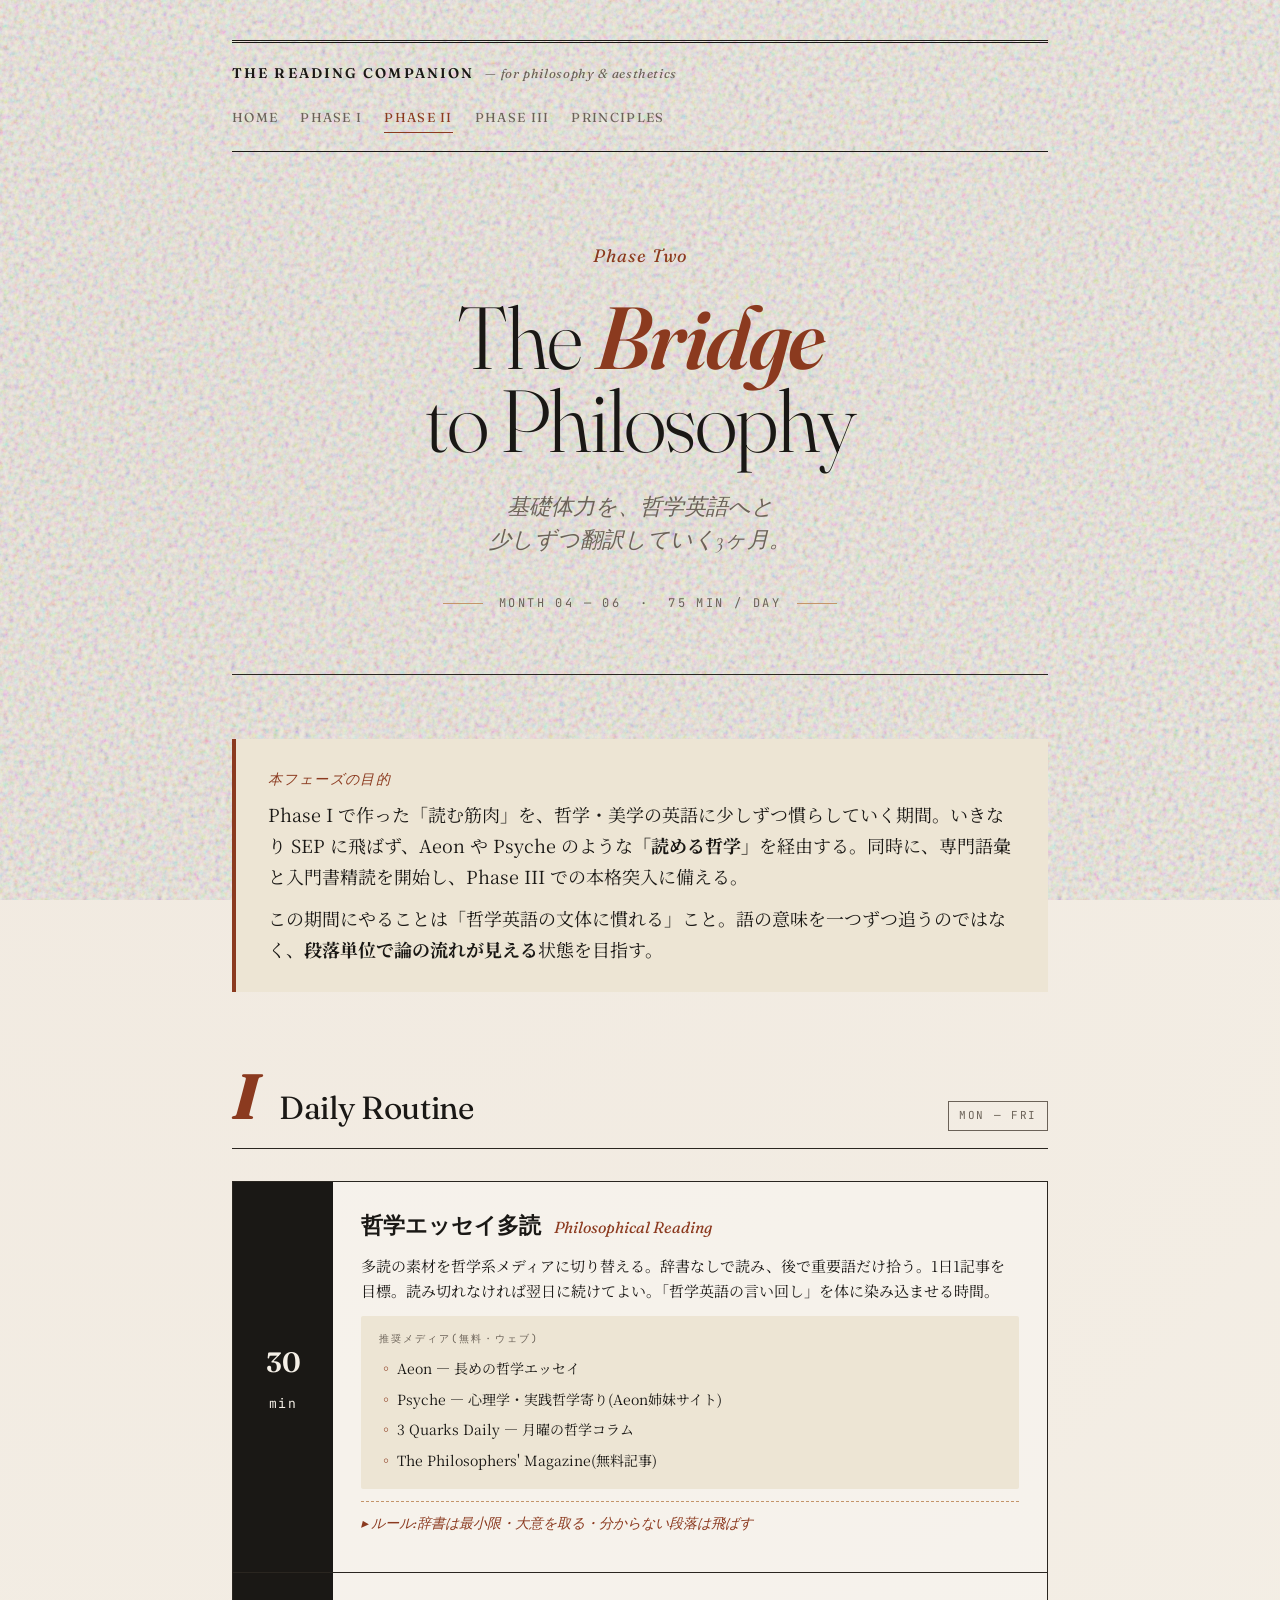
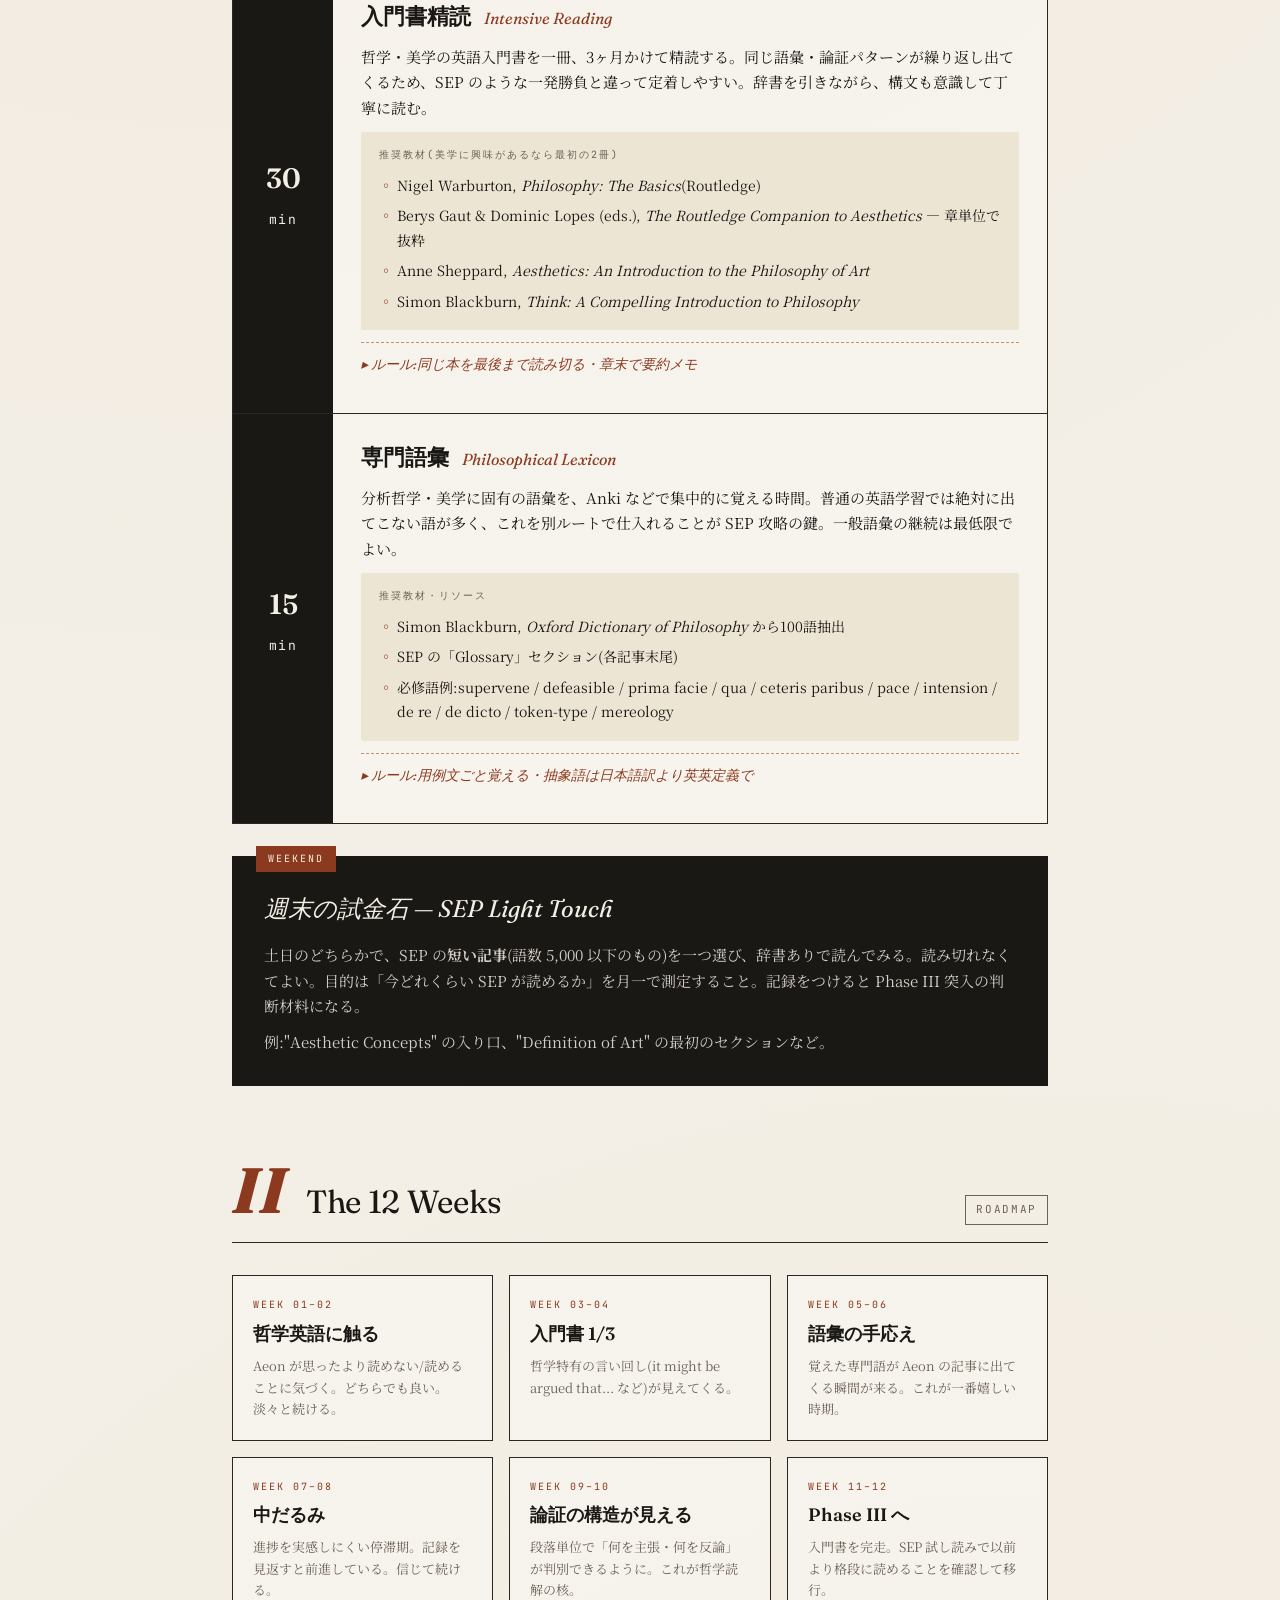
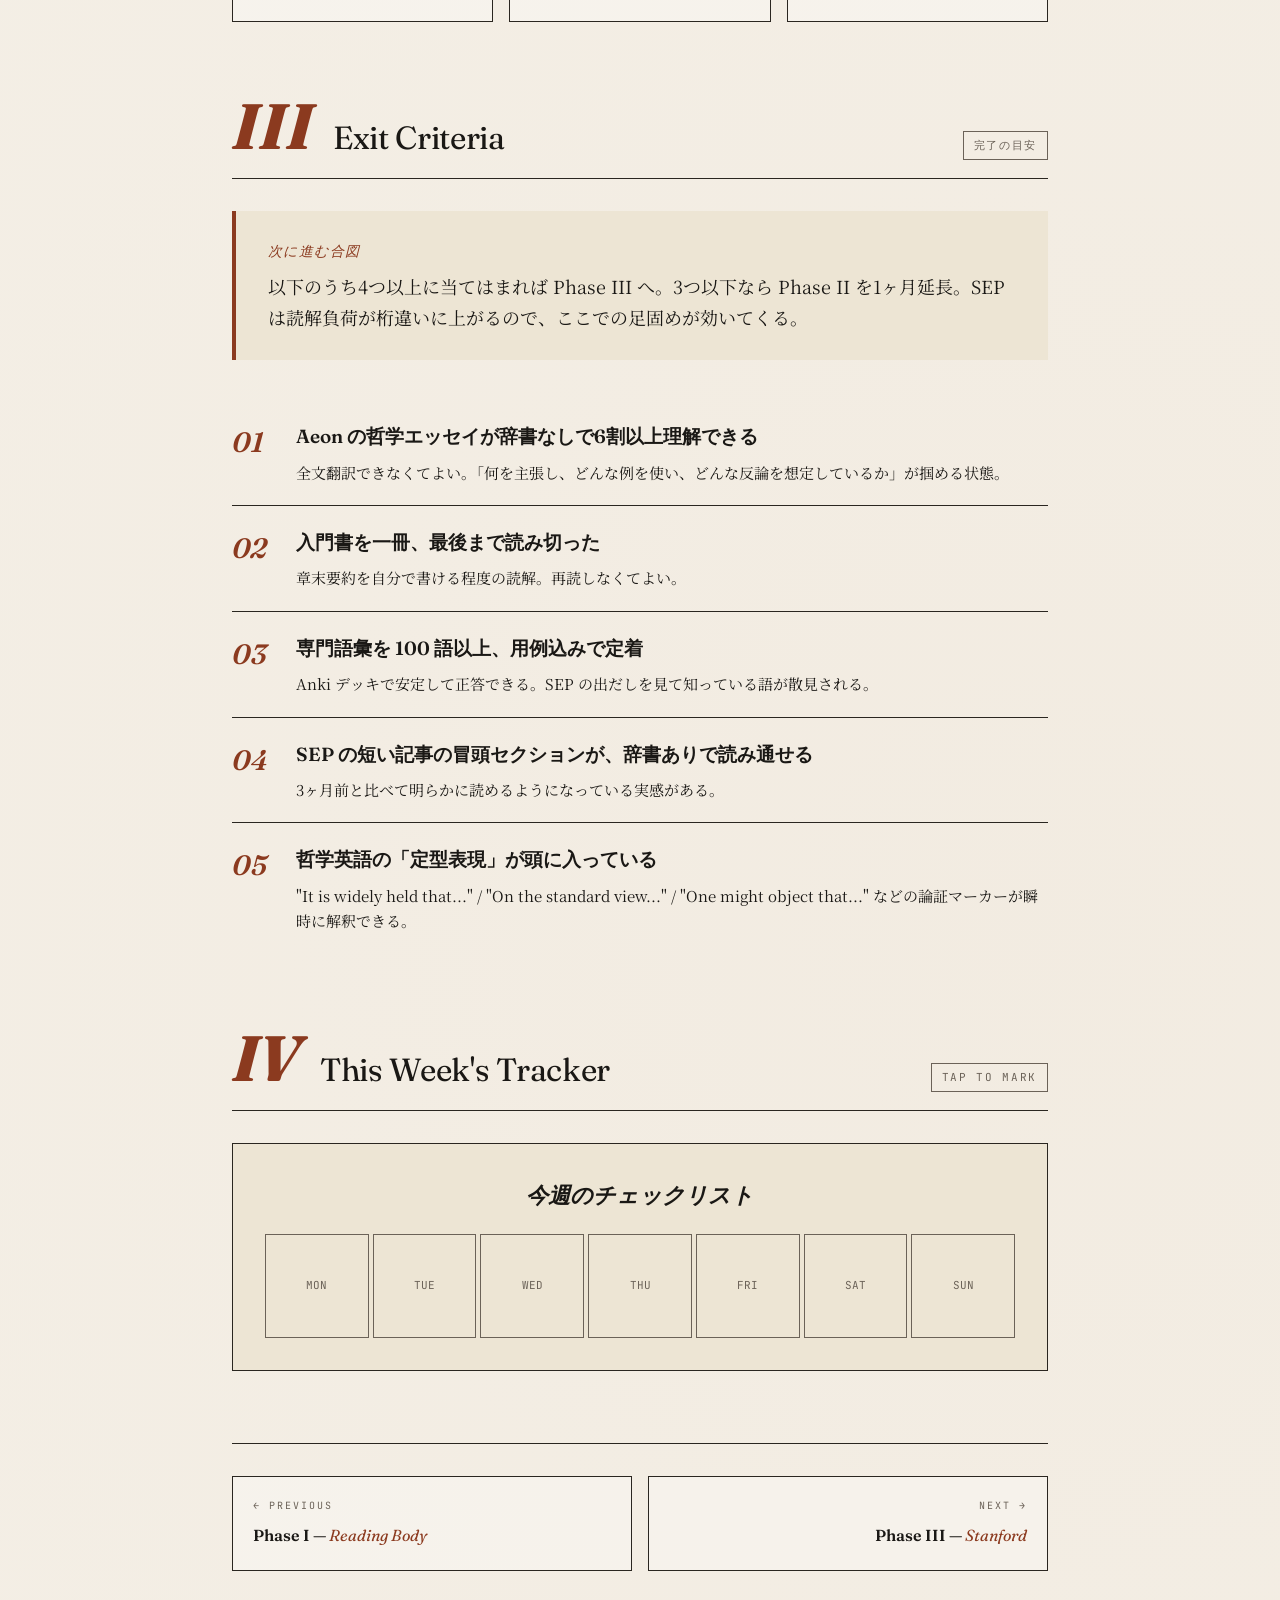
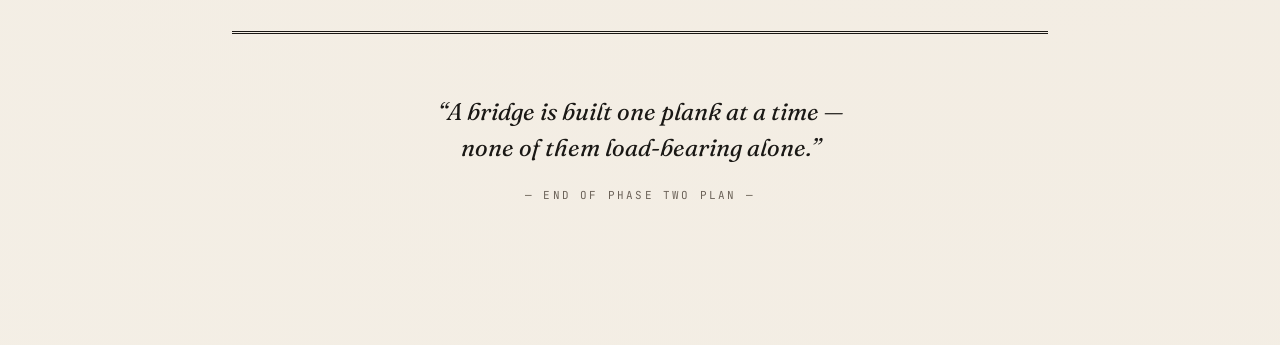
==== phase2.html @ 589c8ee9 "Add files via upload" ====
<!DOCTYPE html>
<html lang="ja">
<head>
<meta charset="UTF-8">
<meta name="viewport" content="width=device-width, initial-scale=1.0">
<title>Phase II — The Bridge to Philosophy</title>
<link rel="preconnect" href="https://fonts.googleapis.com">
<link rel="preconnect" href="https://fonts.gstatic.com" crossorigin>
<link href="https://fonts.googleapis.com/css2?family=Cormorant+Garamond:ital,wght@0,400;0,500;0,600;0,700;1,400&family=Fraunces:opsz,wght@9..144,300;9..144,400;9..144,600;9..144,800&family=Noto+Serif+JP:wght@300;400;500;700&family=JetBrains+Mono:wght@400;500&display=swap" rel="stylesheet">
<link rel="stylesheet" href="style.css">
</head>
<body>
  <div class="container">

    <header class="topnav">
      <a href="index.html" class="brand">The Reading Companion <span class="sub">— for philosophy & aesthetics</span></a>
      <nav>
        <a href="index.html">Home</a>
        <a href="phase1.html">Phase I</a>
        <a href="phase2.html" class="active">Phase II</a>
        <a href="phase3.html">Phase III</a>
        <a href="principles.html">Principles</a>
      </nav>
    </header>

    <div class="hero">
      <div class="eyebrow">Phase Two</div>
      <h1>The <span class="em">Bridge</span><br>to Philosophy</h1>
      <p class="lede">基礎体力を、哲学英語へと<br>少しずつ翻訳していく3ヶ月。</p>
      <div class="duration">Month 04 — 06 &nbsp;·&nbsp; 75 min / day</div>
    </div>

    <section>
      <div class="mission">
        <span class="label">本フェーズの目的</span>
        <p>Phase I で作った「読む筋肉」を、哲学・美学の英語に少しずつ慣らしていく期間。いきなり SEP に飛ばず、Aeon や Psyche のような<strong>「読める哲学」</strong>を経由する。同時に、専門語彙と入門書精読を開始し、Phase III での本格突入に備える。</p>
        <p>この期間にやることは「哲学英語の文体に慣れる」こと。語の意味を一つずつ追うのではなく、<strong>段落単位で論の流れが見える</strong>状態を目指す。</p>
      </div>
    </section>

    <section>
      <div class="section-head">
        <span class="num">I</span>
        <h2>Daily Routine</h2>
        <span class="tag">Mon — Fri</span>
      </div>

      <div class="routine">

        <div class="routine-row">
          <div class="routine-time">
            <span class="min">30</span>
            <span>min</span>
          </div>
          <div class="routine-content">
            <h3>哲学エッセイ多読 <span class="en">Philosophical Reading</span></h3>
            <p>多読の素材を哲学系メディアに切り替える。辞書なしで読み、後で重要語だけ拾う。1日1記事を目標。読み切れなければ翌日に続けてよい。「哲学英語の言い回し」を体に染み込ませる時間。</p>
            <div class="materials">
              <span class="m-label">推奨メディア(無料・ウェブ)</span>
              <ul>
                <li>Aeon — 長めの哲学エッセイ</li>
                <li>Psyche — 心理学・実践哲学寄り(Aeon姉妹サイト)</li>
                <li>3 Quarks Daily — 月曜の哲学コラム</li>
                <li>The Philosophers' Magazine(無料記事)</li>
              </ul>
            </div>
            <p class="rule">▸ ルール:辞書は最小限・大意を取る・分からない段落は飛ばす</p>
          </div>
        </div>

        <div class="routine-row">
          <div class="routine-time">
            <span class="min">30</span>
            <span>min</span>
          </div>
          <div class="routine-content">
            <h3>入門書精読 <span class="en">Intensive Reading</span></h3>
            <p>哲学・美学の英語入門書を一冊、3ヶ月かけて精読する。同じ語彙・論証パターンが繰り返し出てくるため、SEP のような一発勝負と違って定着しやすい。辞書を引きながら、構文も意識して丁寧に読む。</p>
            <div class="materials">
              <span class="m-label">推奨教材(美学に興味があるなら最初の2冊)</span>
              <ul>
                <li>Nigel Warburton, <em>Philosophy: The Basics</em>(Routledge)</li>
                <li>Berys Gaut & Dominic Lopes (eds.), <em>The Routledge Companion to Aesthetics</em> — 章単位で抜粋</li>
                <li>Anne Sheppard, <em>Aesthetics: An Introduction to the Philosophy of Art</em></li>
                <li>Simon Blackburn, <em>Think: A Compelling Introduction to Philosophy</em></li>
              </ul>
            </div>
            <p class="rule">▸ ルール:同じ本を最後まで読み切る・章末で要約メモ</p>
          </div>
        </div>

        <div class="routine-row">
          <div class="routine-time">
            <span class="min">15</span>
            <span>min</span>
          </div>
          <div class="routine-content">
            <h3>専門語彙 <span class="en">Philosophical Lexicon</span></h3>
            <p>分析哲学・美学に固有の語彙を、Anki などで集中的に覚える時間。普通の英語学習では絶対に出てこない語が多く、これを別ルートで仕入れることが SEP 攻略の鍵。一般語彙の継続は最低限でよい。</p>
            <div class="materials">
              <span class="m-label">推奨教材・リソース</span>
              <ul>
                <li>Simon Blackburn, <em>Oxford Dictionary of Philosophy</em> から100語抽出</li>
                <li>SEP の「Glossary」セクション(各記事末尾)</li>
                <li>必修語例:supervene / defeasible / prima facie / qua / ceteris paribus / pace / intension / de re / de dicto / token-type / mereology</li>
              </ul>
            </div>
            <p class="rule">▸ ルール:用例文ごと覚える・抽象語は日本語訳より英英定義で</p>
          </div>
        </div>

      </div>

      <div class="weekend">
        <h3>週末の試金石 — SEP Light Touch</h3>
        <p>土日のどちらかで、SEP の<strong>短い記事</strong>(語数 5,000 以下のもの)を一つ選び、辞書ありで読んでみる。読み切れなくてよい。目的は「今どれくらい SEP が読めるか」を月一で測定すること。記録をつけると Phase III 突入の判断材料になる。</p>
        <p>例:"Aesthetic Concepts" の入り口、"Definition of Art" の最初のセクションなど。</p>
      </div>
    </section>

    <section>
      <div class="section-head">
        <span class="num">II</span>
        <h2>The 12 Weeks</h2>
        <span class="tag">Roadmap</span>
      </div>

      <div class="weeks">
        <div class="week-card">
          <div class="wk-label">WEEK 01–02</div>
          <h4>哲学英語に触る</h4>
          <p>Aeon が思ったより読めない/読めることに気づく。どちらでも良い。淡々と続ける。</p>
        </div>
        <div class="week-card">
          <div class="wk-label">WEEK 03–04</div>
          <h4>入門書 1/3</h4>
          <p>哲学特有の言い回し(it might be argued that... など)が見えてくる。</p>
        </div>
        <div class="week-card">
          <div class="wk-label">WEEK 05–06</div>
          <h4>語彙の手応え</h4>
          <p>覚えた専門語が Aeon の記事に出てくる瞬間が来る。これが一番嬉しい時期。</p>
        </div>
        <div class="week-card">
          <div class="wk-label">WEEK 07–08</div>
          <h4>中だるみ</h4>
          <p>進捗を実感しにくい停滞期。記録を見返すと前進している。信じて続ける。</p>
        </div>
        <div class="week-card">
          <div class="wk-label">WEEK 09–10</div>
          <h4>論証の構造が見える</h4>
          <p>段落単位で「何を主張・何を反論」が判別できるように。これが哲学読解の核。</p>
        </div>
        <div class="week-card">
          <div class="wk-label">WEEK 11–12</div>
          <h4>Phase III へ</h4>
          <p>入門書を完走。SEP 試し読みで以前より格段に読めることを確認して移行。</p>
        </div>
      </div>
    </section>

    <section>
      <div class="section-head">
        <span class="num">III</span>
        <h2>Exit Criteria</h2>
        <span class="tag">完了の目安</span>
      </div>

      <div class="mission">
        <span class="label">次に進む合図</span>
        <p>以下のうち4つ以上に当てはまれば Phase III へ。3つ以下なら Phase II を1ヶ月延長。SEP は読解負荷が桁違いに上がるので、ここでの足固めが効いてくる。</p>
      </div>

      <div class="guidance">
        <ol>
          <li>
            <h4>Aeon の哲学エッセイが辞書なしで6割以上理解できる</h4>
            <p>全文翻訳できなくてよい。「何を主張し、どんな例を使い、どんな反論を想定しているか」が掴める状態。</p>
          </li>
          <li>
            <h4>入門書を一冊、最後まで読み切った</h4>
            <p>章末要約を自分で書ける程度の読解。再読しなくてよい。</p>
          </li>
          <li>
            <h4>専門語彙を 100 語以上、用例込みで定着</h4>
            <p>Anki デッキで安定して正答できる。SEP の出だしを見て知っている語が散見される。</p>
          </li>
          <li>
            <h4>SEP の短い記事の冒頭セクションが、辞書ありで読み通せる</h4>
            <p>3ヶ月前と比べて明らかに読めるようになっている実感がある。</p>
          </li>
          <li>
            <h4>哲学英語の「定型表現」が頭に入っている</h4>
            <p>"It is widely held that..." / "On the standard view..." / "One might object that..." などの論証マーカーが瞬時に解釈できる。</p>
          </li>
        </ol>
      </div>
    </section>

    <section>
      <div class="section-head">
        <span class="num">IV</span>
        <h2>This Week's Tracker</h2>
        <span class="tag">Tap to mark</span>
      </div>

      <div class="checklist">
        <h3>今週のチェックリスト</h3>
        <div class="check-grid" id="checkgrid">
          <div class="check-day" data-day="MON">MON</div>
          <div class="check-day" data-day="TUE">TUE</div>
          <div class="check-day" data-day="WED">WED</div>
          <div class="check-day" data-day="THU">THU</div>
          <div class="check-day" data-day="FRI">FRI</div>
          <div class="check-day" data-day="SAT">SAT</div>
          <div class="check-day" data-day="SUN">SUN</div>
        </div>
      </div>
    </section>

    <nav class="phase-nav">
      <a href="phase1.html" class="prev">
        <span class="dir">← Previous</span>
        <span class="ttl">Phase I — <em>Reading Body</em></span>
      </a>
      <a href="phase3.html" class="next">
        <span class="dir">Next →</span>
        <span class="ttl">Phase III — <em>Stanford</em></span>
      </a>
    </nav>

    <div class="closing">
      <p class="quote">“A bridge is built one plank at a time —<br>none of them load-bearing alone.”</p>
      <div class="sig">— end of phase two plan —</div>
    </div>

  </div>

<script>
  const grid = document.getElementById('checkgrid');
  const weekKey = 'phase2-week-' + Math.floor(Date.now() / (7*24*60*60*1000));
  Object.keys(localStorage).forEach(k => {
    if (k.startsWith('phase2-week-') && k !== weekKey) localStorage.removeItem(k);
  });
  const saved = JSON.parse(localStorage.getItem(weekKey) || '{}');
  grid.querySelectorAll('.check-day').forEach(el => {
    if (saved[el.dataset.day]) el.classList.add('done');
    el.addEventListener('click', () => {
      el.classList.toggle('done');
      const state = {};
      grid.querySelectorAll('.check-day').forEach(d => {
        if (d.classList.contains('done')) state[d.dataset.day] = true;
      });
      try { localStorage.setItem(weekKey, JSON.stringify(state)); } catch(e) {}
    });
  });
</script>
</body>
</html>
---- style.css ----
/* ============================================
   The English Reading Companion — Shared Styles
   ============================================ */

:root {
  --ink: #1a1815;
  --paper: #f4efe6;
  --paper-deep: #ede5d4;
  --accent: #8b3a1f;
  --accent-soft: #c4956a;
  --rule: #2a2620;
  --muted: #6b6258;
}

* { box-sizing: border-box; margin: 0; padding: 0; }

html { scroll-behavior: smooth; }

body {
  background: var(--paper);
  color: var(--ink);
  font-family: 'Noto Serif JP', 'Cormorant Garamond', serif;
  line-height: 1.75;
  font-size: 17px;
  background-image:
    radial-gradient(circle at 20% 10%, rgba(139, 58, 31, 0.03) 0%, transparent 40%),
    radial-gradient(circle at 80% 80%, rgba(196, 149, 106, 0.04) 0%, transparent 40%);
  min-height: 100vh;
}

body::before {
  content: '';
  position: fixed;
  inset: 0;
  background-image: url("data:image/svg+xml,%3Csvg viewBox='0 0 200 200' xmlns='http://www.w3.org/2000/svg'%3E%3Cfilter id='n'%3E%3CfeTurbulence type='fractalNoise' baseFrequency='0.85' numOctaves='3'/%3E%3CfeColorMatrix values='0 0 0 0 0.1 0 0 0 0 0.09 0 0 0 0 0.08 0 0 0 0 0.04 0'/%3E%3C/filter%3E%3Crect width='100%25' height='100%25' filter='url(%23n)'/%3E%3C/svg%3E");
  pointer-events: none;
  z-index: 1;
  opacity: 0.6;
}

.container {
  max-width: 880px;
  margin: 0 auto;
  padding: 40px 32px 120px;
  position: relative;
  z-index: 2;
}

/* ─── Top Nav ─── */
.topnav {
  border-top: 3px double var(--ink);
  border-bottom: 1px solid var(--ink);
  padding: 18px 0;
  margin-bottom: 48px;
  display: flex;
  justify-content: space-between;
  align-items: center;
  flex-wrap: wrap;
  gap: 16px;
  font-family: 'Fraunces', serif;
}

.topnav .brand {
  font-size: 14px;
  letter-spacing: 0.15em;
  text-transform: uppercase;
  color: var(--ink);
  text-decoration: none;
  font-weight: 600;
}

.topnav .brand .sub {
  font-style: italic;
  letter-spacing: 0.05em;
  text-transform: none;
  font-weight: 400;
  color: var(--muted);
  margin-left: 6px;
  font-size: 13px;
}

.topnav nav {
  display: flex;
  gap: 22px;
  flex-wrap: wrap;
}

.topnav nav a {
  font-size: 13px;
  letter-spacing: 0.1em;
  text-transform: uppercase;
  color: var(--muted);
  text-decoration: none;
  padding: 4px 0;
  border-bottom: 1px solid transparent;
  transition: all 0.2s;
}

.topnav nav a:hover,
.topnav nav a.active {
  color: var(--accent);
  border-bottom-color: var(--accent);
}

/* ─── Hero ─── */
.hero {
  text-align: center;
  padding: 40px 0 60px;
  border-bottom: 1px solid var(--rule);
  margin-bottom: 64px;
}

.hero .eyebrow {
  font-family: 'Fraunces', serif;
  font-style: italic;
  font-size: 18px;
  color: var(--accent);
  letter-spacing: 0.05em;
  margin-bottom: 24px;
}

.hero h1 {
  font-family: 'Fraunces', serif;
  font-weight: 300;
  font-size: clamp(44px, 8vw, 88px);
  line-height: 0.95;
  letter-spacing: -0.02em;
  margin-bottom: 28px;
  color: var(--ink);
}

.hero h1 .em {
  font-style: italic;
  font-weight: 600;
  color: var(--accent);
}

.hero .lede {
  font-family: 'Cormorant Garamond', serif;
  font-size: 22px;
  font-style: italic;
  color: var(--muted);
  max-width: 560px;
  margin: 0 auto;
  line-height: 1.5;
}

.hero .duration {
  margin-top: 36px;
  display: inline-flex;
  align-items: center;
  gap: 16px;
  font-family: 'JetBrains Mono', monospace;
  font-size: 12px;
  letter-spacing: 0.2em;
  text-transform: uppercase;
  color: var(--muted);
}

.hero .duration::before,
.hero .duration::after {
  content: '';
  width: 40px;
  height: 1px;
  background: var(--accent-soft);
}

/* ─── Section ─── */
section { margin-bottom: 72px; }

.section-head {
  display: flex;
  align-items: baseline;
  gap: 20px;
  margin-bottom: 32px;
  padding-bottom: 12px;
  border-bottom: 1px solid var(--rule);
}

.section-head .num {
  font-family: 'Fraunces', serif;
  font-weight: 800;
  font-size: 64px;
  line-height: 1;
  color: var(--accent);
  font-style: italic;
}

.section-head h2 {
  font-family: 'Fraunces', serif;
  font-weight: 400;
  font-size: 32px;
  letter-spacing: -0.01em;
  flex: 1;
}

.section-head .tag {
  font-family: 'JetBrains Mono', monospace;
  font-size: 11px;
  letter-spacing: 0.15em;
  text-transform: uppercase;
  color: var(--muted);
  padding: 4px 10px;
  border: 1px solid var(--muted);
}

/* ─── Mission box ─── */
.mission {
  background: var(--paper-deep);
  border-left: 4px solid var(--accent);
  padding: 28px 32px;
  margin-bottom: 40px;
}

.mission .label {
  font-family: 'Fraunces', serif;
  font-style: italic;
  font-size: 14px;
  letter-spacing: 0.1em;
  text-transform: uppercase;
  color: var(--accent);
  margin-bottom: 8px;
  display: block;
}

.mission p {
  font-size: 18px;
  line-height: 1.7;
}

.mission p + p { margin-top: 12px; }

/* ─── Routine table ─── */
.routine {
  border: 1px solid var(--rule);
  background: rgba(255, 255, 255, 0.3);
  margin-bottom: 32px;
}

.routine-row {
  display: grid;
  grid-template-columns: 100px 1fr;
  border-bottom: 1px solid var(--rule);
}

.routine-row:last-child { border-bottom: none; }

.routine-time {
  background: var(--ink);
  color: var(--paper);
  padding: 24px 16px;
  font-family: 'JetBrains Mono', monospace;
  font-size: 13px;
  letter-spacing: 0.1em;
  text-align: center;
  display: flex;
  flex-direction: column;
  justify-content: center;
  align-items: center;
  gap: 6px;
}

.routine-time .min {
  font-size: 28px;
  font-family: 'Fraunces', serif;
  font-weight: 600;
  letter-spacing: 0;
}

.routine-content {
  padding: 24px 28px;
}

.routine-content h3 {
  font-family: 'Fraunces', serif;
  font-weight: 600;
  font-size: 22px;
  margin-bottom: 8px;
}

.routine-content h3 .en {
  font-style: italic;
  font-weight: 400;
  color: var(--accent);
  font-size: 16px;
  margin-left: 8px;
}

.routine-content p {
  font-size: 15px;
  line-height: 1.7;
  margin-bottom: 12px;
}

.routine-content .materials {
  background: var(--paper-deep);
  padding: 14px 18px;
  margin-top: 12px;
  border-radius: 2px;
}

.routine-content .materials .m-label {
  font-family: 'JetBrains Mono', monospace;
  font-size: 10px;
  letter-spacing: 0.2em;
  text-transform: uppercase;
  color: var(--muted);
  display: block;
  margin-bottom: 6px;
}

.routine-content .materials ul {
  list-style: none;
  font-size: 14px;
}

.routine-content .materials li {
  padding: 3px 0;
  padding-left: 18px;
  position: relative;
}

.routine-content .materials li::before {
  content: '◦';
  position: absolute;
  left: 0;
  color: var(--accent);
}

.routine-content .rule {
  margin-top: 12px;
  font-family: 'Fraunces', serif;
  font-style: italic;
  font-size: 14px;
  color: var(--accent);
  border-top: 1px dashed var(--accent-soft);
  padding-top: 10px;
}

/* ─── Weekend block ─── */
.weekend {
  background: var(--ink);
  color: var(--paper);
  padding: 32px;
  margin-top: 20px;
  position: relative;
}

.weekend::before {
  content: 'WEEKEND';
  position: absolute;
  top: -10px;
  left: 24px;
  background: var(--accent);
  color: var(--paper);
  font-family: 'JetBrains Mono', monospace;
  font-size: 10px;
  letter-spacing: 0.2em;
  padding: 4px 12px;
}

.weekend h3 {
  font-family: 'Fraunces', serif;
  font-weight: 400;
  font-size: 24px;
  margin-bottom: 12px;
  font-style: italic;
}

.weekend p {
  font-size: 15px;
  line-height: 1.7;
  color: rgba(244, 239, 230, 0.85);
}

.weekend p + p { margin-top: 10px; }

/* ─── Numbered guidance ─── */
.guidance ol {
  list-style: none;
  counter-reset: g;
}

.guidance li {
  counter-increment: g;
  padding: 20px 0 20px 64px;
  position: relative;
  border-bottom: 1px solid var(--rule);
}

.guidance li:last-child { border-bottom: none; }

.guidance li::before {
  content: counter(g, decimal-leading-zero);
  position: absolute;
  left: 0;
  top: 18px;
  font-family: 'Fraunces', serif;
  font-style: italic;
  font-weight: 600;
  font-size: 28px;
  color: var(--accent);
}

.guidance h4 {
  font-family: 'Fraunces', serif;
  font-size: 19px;
  font-weight: 600;
  margin-bottom: 6px;
}

.guidance p {
  font-size: 15px;
  line-height: 1.7;
  color: var(--ink);
}

/* ─── Weeks grid ─── */
.weeks {
  display: grid;
  grid-template-columns: repeat(auto-fit, minmax(200px, 1fr));
  gap: 16px;
}

.week-card {
  border: 1px solid var(--rule);
  padding: 20px;
  background: rgba(255, 255, 255, 0.3);
}

.week-card .wk-label {
  font-family: 'JetBrains Mono', monospace;
  font-size: 10px;
  letter-spacing: 0.2em;
  color: var(--accent);
  margin-bottom: 8px;
}

.week-card h4 {
  font-family: 'Fraunces', serif;
  font-weight: 600;
  font-size: 18px;
  margin-bottom: 10px;
  line-height: 1.3;
}

.week-card p {
  font-size: 13px;
  line-height: 1.65;
  color: var(--muted);
}

/* ─── Phase cards (index) ─── */
.phase-list {
  display: flex;
  flex-direction: column;
  gap: 24px;
}

.phase-card {
  border: 1px solid var(--rule);
  background: rgba(255, 255, 255, 0.3);
  display: grid;
  grid-template-columns: 140px 1fr auto;
  align-items: stretch;
  text-decoration: none;
  color: var(--ink);
  transition: all 0.25s;
  position: relative;
}

.phase-card:hover {
  background: var(--paper-deep);
  transform: translateX(4px);
}

.phase-card .pc-num {
  background: var(--ink);
  color: var(--paper);
  padding: 28px 16px;
  display: flex;
  flex-direction: column;
  align-items: center;
  justify-content: center;
  font-family: 'Fraunces', serif;
  text-align: center;
}

.phase-card .pc-num .roman {
  font-style: italic;
  font-size: 48px;
  font-weight: 300;
  line-height: 1;
  color: var(--accent-soft);
}

.phase-card .pc-num .label {
  font-family: 'JetBrains Mono', monospace;
  font-size: 10px;
  letter-spacing: 0.2em;
  margin-top: 8px;
  color: var(--paper);
}

.phase-card .pc-body {
  padding: 24px 28px;
}

.phase-card .pc-body .pc-title {
  font-family: 'Fraunces', serif;
  font-weight: 600;
  font-size: 22px;
  margin-bottom: 6px;
}

.phase-card .pc-body .pc-en {
  font-family: 'Fraunces', serif;
  font-style: italic;
  color: var(--accent);
  font-size: 14px;
  margin-bottom: 10px;
}

.phase-card .pc-body p {
  font-size: 14px;
  line-height: 1.65;
  color: var(--muted);
}

.phase-card .pc-arrow {
  padding: 0 28px;
  display: flex;
  align-items: center;
  font-family: 'Fraunces', serif;
  font-size: 32px;
  color: var(--accent);
  font-style: italic;
}

/* ─── FAQ ─── */
.faq-item {
  border-bottom: 1px solid var(--rule);
  padding: 24px 0;
}

.faq-item:last-child { border-bottom: none; }

.faq-item .q {
  font-family: 'Fraunces', serif;
  font-weight: 600;
  font-size: 19px;
  margin-bottom: 12px;
  display: flex;
  gap: 14px;
  align-items: baseline;
}

.faq-item .q::before {
  content: 'Q.';
  font-style: italic;
  color: var(--accent);
  font-weight: 400;
  flex-shrink: 0;
}

.faq-item .a {
  font-size: 15px;
  line-height: 1.75;
  padding-left: 28px;
  color: var(--ink);
}

.faq-item .a + .a { margin-top: 10px; }

/* ─── Checklist ─── */
.checklist {
  background: var(--paper-deep);
  padding: 32px;
  border: 1px solid var(--rule);
}

.checklist h3 {
  font-family: 'Fraunces', serif;
  font-style: italic;
  font-size: 22px;
  margin-bottom: 20px;
  text-align: center;
}

.check-grid {
  display: grid;
  grid-template-columns: repeat(7, 1fr);
  gap: 4px;
}

.check-day {
  aspect-ratio: 1;
  border: 1px solid var(--muted);
  display: flex;
  align-items: center;
  justify-content: center;
  font-family: 'JetBrains Mono', monospace;
  font-size: 11px;
  color: var(--muted);
  cursor: pointer;
  transition: all 0.2s;
  user-select: none;
}

.check-day:hover { background: var(--accent-soft); }
.check-day.done {
  background: var(--accent);
  color: var(--paper);
  border-color: var(--accent);
}

/* ─── Closing / Footer ─── */
.closing {
  text-align: center;
  padding: 60px 20px 20px;
  border-top: 3px double var(--ink);
  margin-top: 60px;
}

.closing .quote {
  font-family: 'Fraunces', serif;
  font-style: italic;
  font-size: 24px;
  line-height: 1.5;
  color: var(--ink);
  max-width: 520px;
  margin: 0 auto 20px;
}

.closing .sig {
  font-family: 'JetBrains Mono', monospace;
  font-size: 11px;
  letter-spacing: 0.2em;
  text-transform: uppercase;
  color: var(--muted);
}

/* ─── Phase nav (prev/next) ─── */
.phase-nav {
  display: flex;
  justify-content: space-between;
  align-items: stretch;
  gap: 16px;
  margin-top: 60px;
  padding-top: 32px;
  border-top: 1px solid var(--rule);
}

.phase-nav a {
  flex: 1;
  padding: 20px;
  text-decoration: none;
  color: var(--ink);
  border: 1px solid var(--rule);
  background: rgba(255, 255, 255, 0.3);
  transition: all 0.2s;
  font-family: 'Fraunces', serif;
}

.phase-nav a:hover {
  background: var(--paper-deep);
}

.phase-nav a.prev { text-align: left; }
.phase-nav a.next { text-align: right; }

.phase-nav a .dir {
  display: block;
  font-family: 'JetBrains Mono', monospace;
  font-size: 10px;
  letter-spacing: 0.2em;
  text-transform: uppercase;
  color: var(--muted);
  margin-bottom: 6px;
}

.phase-nav a .ttl {
  font-size: 16px;
  font-weight: 600;
}

.phase-nav a .ttl em {
  font-style: italic;
  color: var(--accent);
  font-weight: 400;
}

/* ─── Print ─── */
@media print {
  body::before { display: none; }
  body { background: white; }
  .container { padding: 20px; }
  .topnav, .phase-nav, .checklist { display: none; }
  section { page-break-inside: avoid; }
}

/* ─── Mobile ─── */
@media (max-width: 720px) {
  .phase-card { grid-template-columns: 100px 1fr; }
  .phase-card .pc-arrow { display: none; }
}

@media (max-width: 640px) {
  .container { padding: 24px 20px 80px; }
  .topnav { padding: 14px 0; }
  .topnav nav { gap: 14px; width: 100%; justify-content: flex-start; }
  .topnav nav a { font-size: 11px; letter-spacing: 0.08em; }
  .hero { padding: 24px 0 40px; margin-bottom: 40px; }
  .hero .lede { font-size: 18px; }
  .section-head .num { font-size: 44px; }
  .section-head h2 { font-size: 22px; }
  .section-head .tag { display: none; }
  .routine-row { grid-template-columns: 80px 1fr; }
  .routine-time { padding: 16px 8px; }
  .routine-time .min { font-size: 22px; }
  .routine-content { padding: 18px 20px; }
  .routine-content h3 { font-size: 18px; }
  .routine-content h3 .en { display: block; margin-left: 0; margin-top: 4px; }
  .guidance li { padding-left: 48px; }
  .guidance li::before { font-size: 22px; }
  .phase-card .pc-num .roman { font-size: 36px; }
  .phase-card .pc-body { padding: 18px 20px; }
  .phase-card .pc-body .pc-title { font-size: 18px; }
  .phase-nav { flex-direction: column; }
}
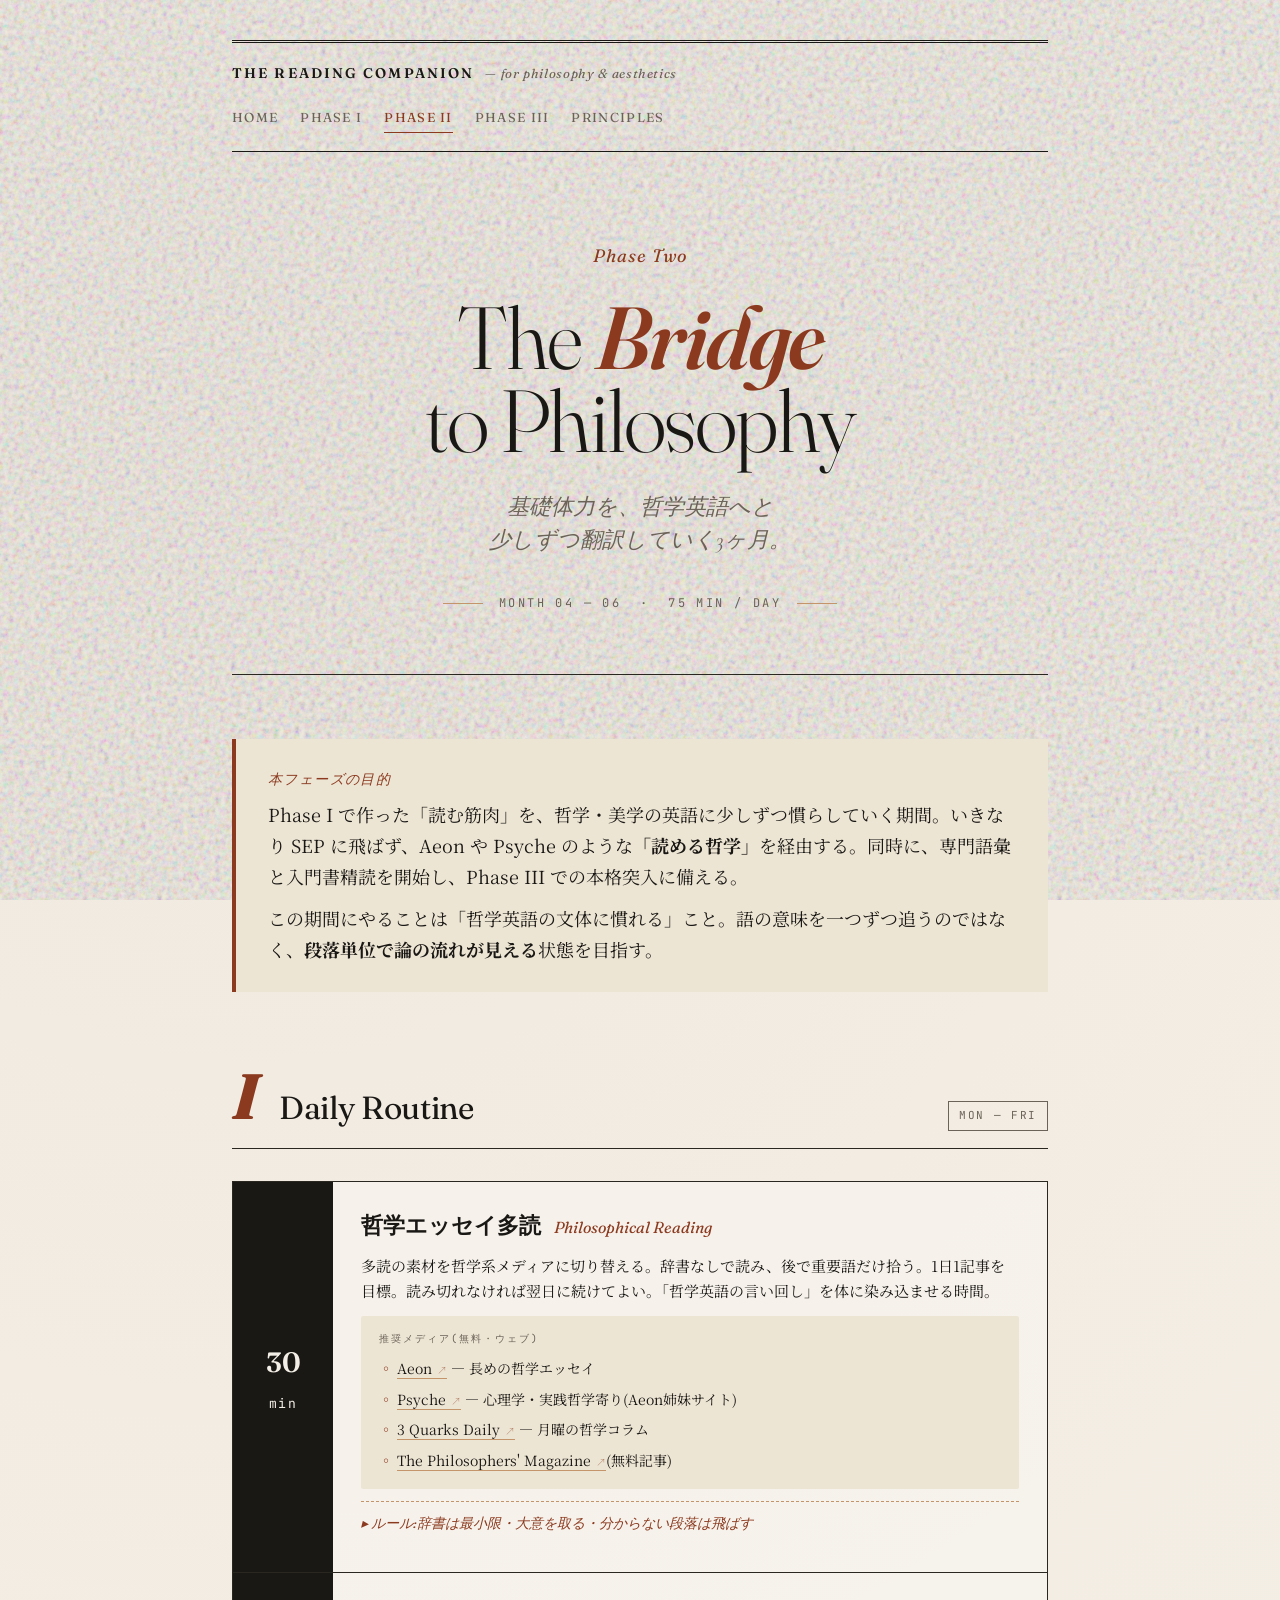
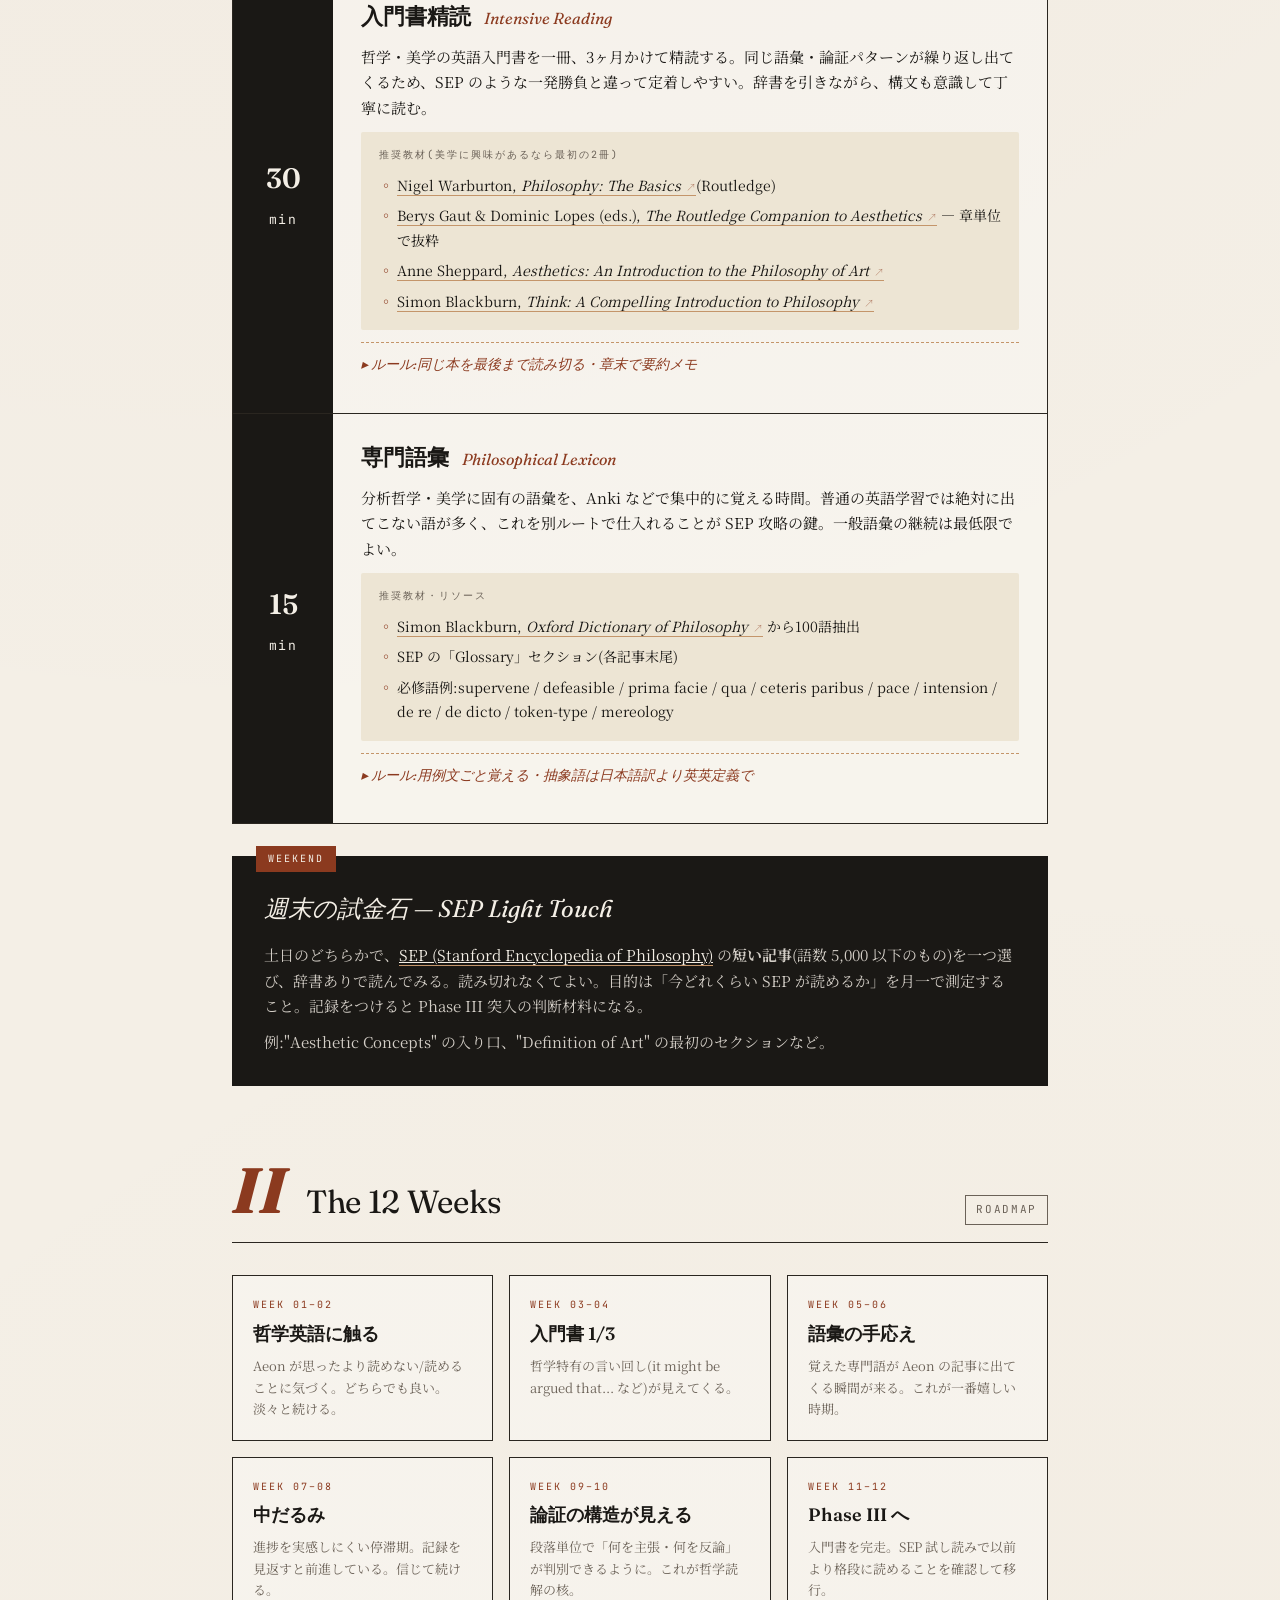
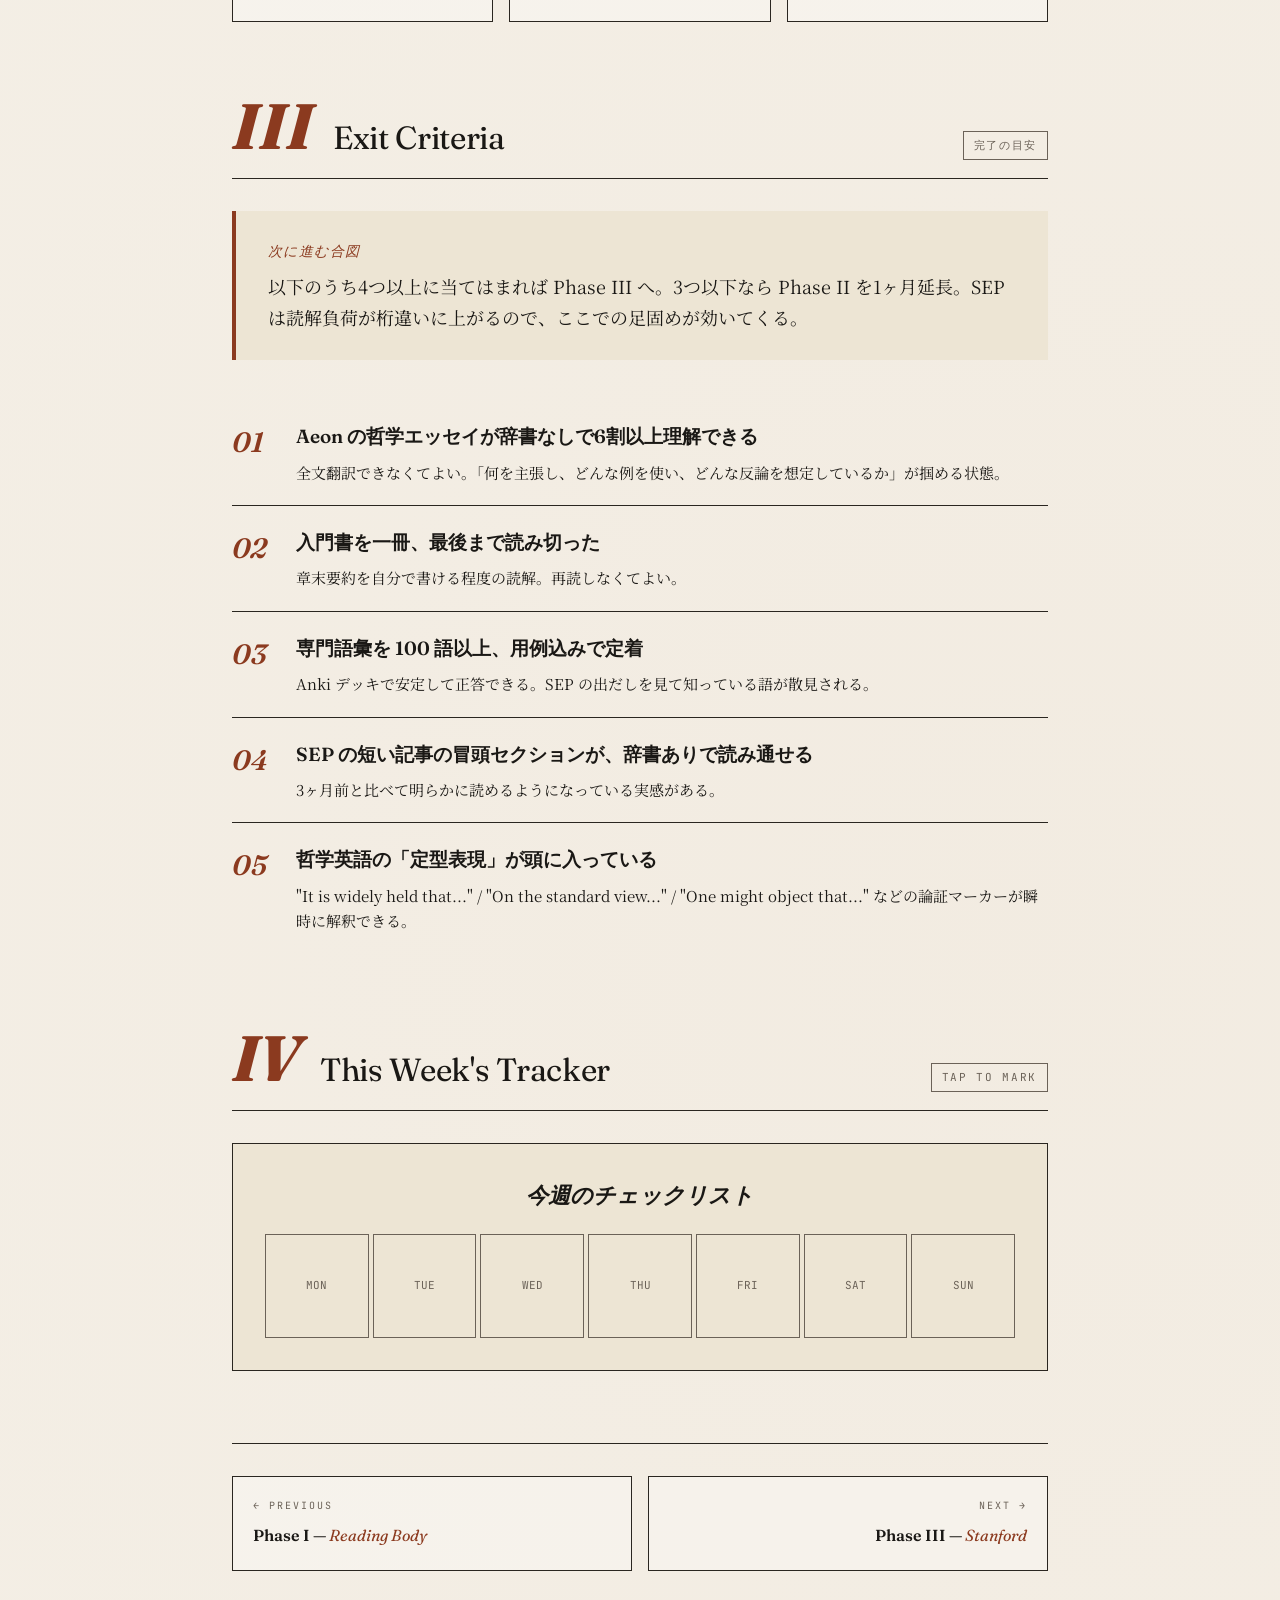
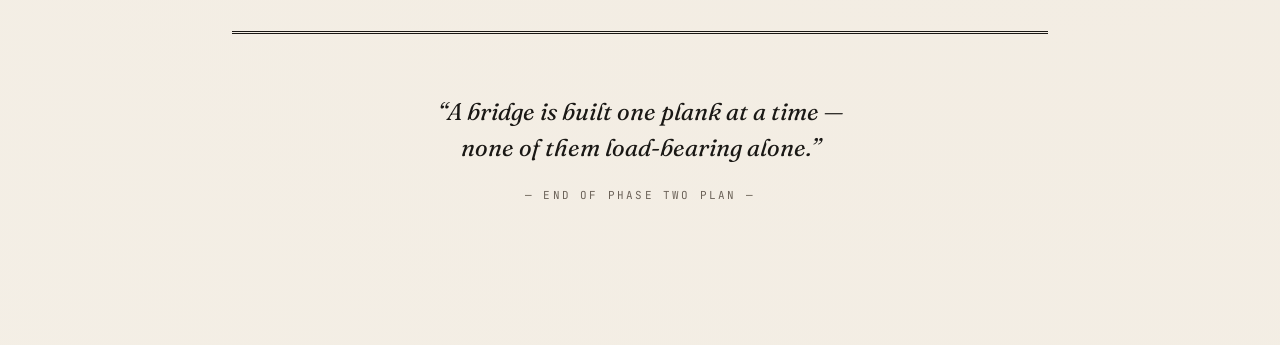
==== commit 88989c22: "Add files via upload" ====
--- a/phase2.html
+++ b/phase2.html
@@ -58,10 +58,10 @@
             <div class="materials">
               <span class="m-label">推奨メディア(無料・ウェブ)</span>
               <ul>
-                <li>Aeon — 長めの哲学エッセイ</li>
-                <li>Psyche — 心理学・実践哲学寄り(Aeon姉妹サイト)</li>
-                <li>3 Quarks Daily — 月曜の哲学コラム</li>
-                <li>The Philosophers' Magazine(無料記事)</li>
+                <li><a href="https://aeon.co/essays" target="_blank" rel="noopener">Aeon</a> — 長めの哲学エッセイ</li>
+                <li><a href="https://psyche.co/ideas" target="_blank" rel="noopener">Psyche</a> — 心理学・実践哲学寄り(Aeon姉妹サイト)</li>
+                <li><a href="https://3quarksdaily.com/" target="_blank" rel="noopener">3 Quarks Daily</a> — 月曜の哲学コラム</li>
+                <li><a href="https://www.philosophersmag.com/" target="_blank" rel="noopener">The Philosophers' Magazine</a>(無料記事)</li>
               </ul>
             </div>
             <p class="rule">▸ ルール:辞書は最小限・大意を取る・分からない段落は飛ばす</p>
@@ -79,10 +79,10 @@
             <div class="materials">
               <span class="m-label">推奨教材(美学に興味があるなら最初の2冊)</span>
               <ul>
-                <li>Nigel Warburton, <em>Philosophy: The Basics</em>(Routledge)</li>
-                <li>Berys Gaut & Dominic Lopes (eds.), <em>The Routledge Companion to Aesthetics</em> — 章単位で抜粋</li>
-                <li>Anne Sheppard, <em>Aesthetics: An Introduction to the Philosophy of Art</em></li>
-                <li>Simon Blackburn, <em>Think: A Compelling Introduction to Philosophy</em></li>
+                <li><a href="https://www.amazon.co.jp/s?k=Nigel+Warburton+Philosophy+The+Basics&i=digital-text" target="_blank" rel="noopener">Nigel Warburton, <em>Philosophy: The Basics</em></a>(Routledge)</li>
+                <li><a href="https://www.amazon.co.jp/s?k=Routledge+Companion+to+Aesthetics&i=digital-text" target="_blank" rel="noopener">Berys Gaut & Dominic Lopes (eds.), <em>The Routledge Companion to Aesthetics</em></a> — 章単位で抜粋</li>
+                <li><a href="https://www.amazon.co.jp/s?k=Anne+Sheppard+Aesthetics+Introduction&i=digital-text" target="_blank" rel="noopener">Anne Sheppard, <em>Aesthetics: An Introduction to the Philosophy of Art</em></a></li>
+                <li><a href="https://www.amazon.co.jp/s?k=Simon+Blackburn+Think&i=digital-text" target="_blank" rel="noopener">Simon Blackburn, <em>Think: A Compelling Introduction to Philosophy</em></a></li>
               </ul>
             </div>
             <p class="rule">▸ ルール:同じ本を最後まで読み切る・章末で要約メモ</p>
@@ -100,7 +100,7 @@
             <div class="materials">
               <span class="m-label">推奨教材・リソース</span>
               <ul>
-                <li>Simon Blackburn, <em>Oxford Dictionary of Philosophy</em> から100語抽出</li>
+                <li><a href="https://www.amazon.co.jp/s?k=Simon+Blackburn+Oxford+Dictionary+of+Philosophy&i=digital-text" target="_blank" rel="noopener">Simon Blackburn, <em>Oxford Dictionary of Philosophy</em></a> から100語抽出</li>
                 <li>SEP の「Glossary」セクション(各記事末尾)</li>
                 <li>必修語例:supervene / defeasible / prima facie / qua / ceteris paribus / pace / intension / de re / de dicto / token-type / mereology</li>
               </ul>
@@ -113,7 +113,7 @@
 
       <div class="weekend">
         <h3>週末の試金石 — SEP Light Touch</h3>
-        <p>土日のどちらかで、SEP の<strong>短い記事</strong>(語数 5,000 以下のもの)を一つ選び、辞書ありで読んでみる。読み切れなくてよい。目的は「今どれくらい SEP が読めるか」を月一で測定すること。記録をつけると Phase III 突入の判断材料になる。</p>
+        <p>土日のどちらかで、<a href="https://plato.stanford.edu/" target="_blank" rel="noopener" style="color:var(--paper); border-bottom:1px solid var(--accent-soft);">SEP (Stanford Encyclopedia of Philosophy)</a> の<strong>短い記事</strong>(語数 5,000 以下のもの)を一つ選び、辞書ありで読んでみる。読み切れなくてよい。目的は「今どれくらい SEP が読めるか」を月一で測定すること。記録をつけると Phase III 突入の判断材料になる。</p>
         <p>例:"Aesthetic Concepts" の入り口、"Definition of Art" の最初のセクションなど。</p>
       </div>
     </section>
--- a/style.css
+++ b/style.css
@@ -325,6 +325,26 @@
   position: absolute;
   left: 0;
   color: var(--accent);
+}
+
+.routine-content .materials li a {
+  color: var(--ink);
+  text-decoration: none;
+  border-bottom: 1px solid var(--accent-soft);
+  transition: all 0.15s ease;
+}
+
+.routine-content .materials li a:hover {
+  color: var(--accent);
+  border-bottom-color: var(--accent);
+}
+
+.routine-content .materials li a::after {
+  content: ' ↗';
+  font-size: 10px;
+  color: var(--accent);
+  opacity: 0.6;
+  margin-left: 2px;
 }
 
 .routine-content .rule {
